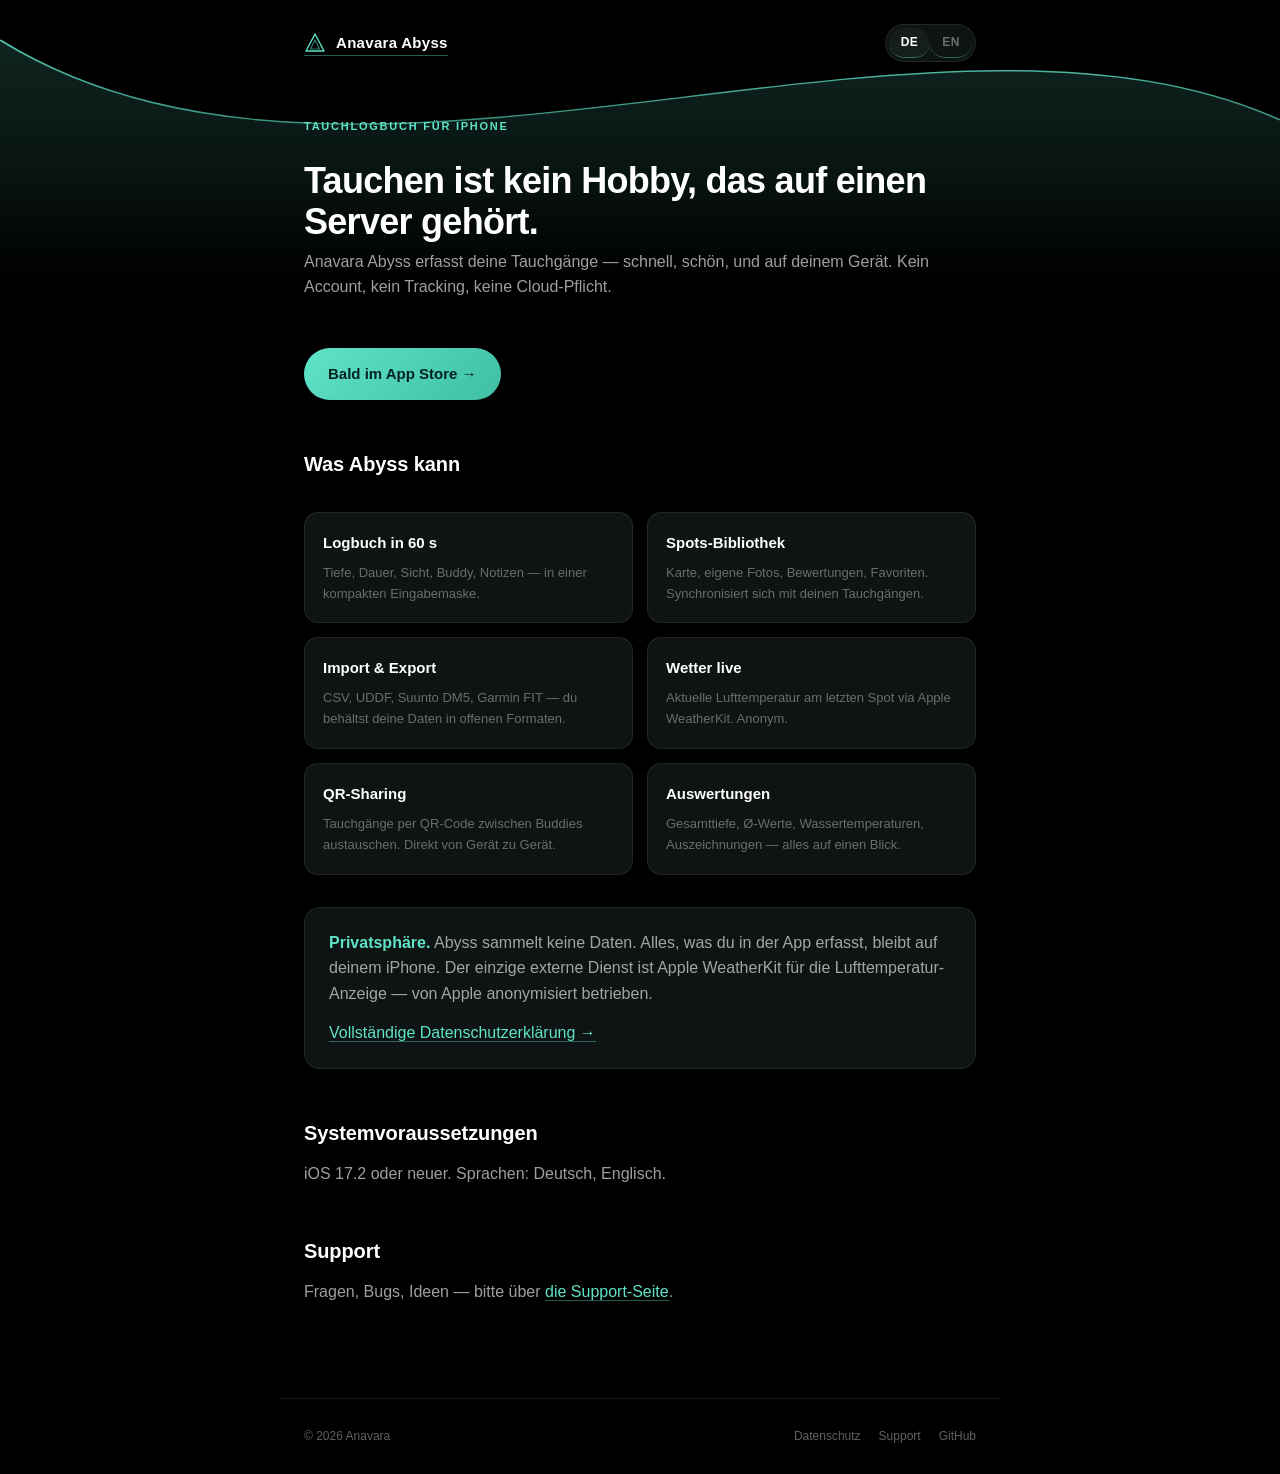
==== index.html @ 590deab0 "Switch to HTML site (DE/EN) with privacy + support pages - Bespoke dark/mint design matching the app" ====
<!DOCTYPE html>
<html lang="de">
<head>
  <meta charset="UTF-8">
  <meta name="viewport" content="width=device-width, initial-scale=1.0">
  <meta name="description" content="Anavara Abyss — Tauchlogbuch. Minimal, lokal, dir gehörend.">
  <meta name="theme-color" content="#000000">
  <title>Anavara Abyss — Tauchlogbuch</title>
  <link rel="stylesheet" href="assets/styles.css">
</head>
<body>

  <!-- Ambient mint curve -->
  <div class="ambient-curve" aria-hidden="true">
    <svg viewBox="0 0 720 280" preserveAspectRatio="none">
      <path d="M0,40 C200,260 520,-40 720,120 L720,280 L0,280 Z"
            fill="rgba(94,227,201,0.18)"/>
      <path d="M0,40 C200,260 520,-40 720,120"
            fill="none" stroke="#5EE3C9" stroke-width="1.4"/>
    </svg>
  </div>

  <header class="site-header">
    <a class="brand" href="index.html">
      <svg class="brand-mark" viewBox="0 0 22 22" fill="none" aria-hidden="true">
        <path d="M11 2L20 19H2L11 2Z" stroke="#5EE3C9" stroke-width="1.4" stroke-linejoin="round"/>
        <path d="M11 8L15.5 17H6.5L11 8Z" stroke="#5EE3C9" stroke-width="1.2" stroke-linejoin="round" opacity="0.55"/>
      </svg>
      Anavara Abyss
    </a>
    <div class="lang-toggle">
      <a href="index.html" class="active">DE</a>
      <a href="index.en.html">EN</a>
    </div>
  </header>

  <main>
    <p class="eyebrow">Tauchlogbuch für iPhone</p>
    <h1>Tauchen ist kein Hobby, das auf einen Server gehört.</h1>
    <p class="subtitle">
      Anavara Abyss erfasst deine Tauchgänge — schnell, schön, und auf deinem Gerät.
      Kein Account, kein Tracking, keine Cloud-Pflicht.
    </p>

    <p style="margin: 32px 0;">
      <a class="cta" href="#" aria-disabled="true">Bald im App Store →</a>
    </p>

    <h2>Was Abyss kann</h2>
    <div class="features">
      <div class="feature">
        <h3>Logbuch in 60 s</h3>
        <p>Tiefe, Dauer, Sicht, Buddy, Notizen — in einer kompakten Eingabemaske.</p>
      </div>
      <div class="feature">
        <h3>Spots-Bibliothek</h3>
        <p>Karte, eigene Fotos, Bewertungen, Favoriten. Synchronisiert sich mit deinen Tauchgängen.</p>
      </div>
      <div class="feature">
        <h3>Import &amp; Export</h3>
        <p>CSV, UDDF, Suunto DM5, Garmin FIT — du behältst deine Daten in offenen Formaten.</p>
      </div>
      <div class="feature">
        <h3>Wetter live</h3>
        <p>Aktuelle Lufttemperatur am letzten Spot via Apple WeatherKit. Anonym.</p>
      </div>
      <div class="feature">
        <h3>QR-Sharing</h3>
        <p>Tauchgänge per QR-Code zwischen Buddies austauschen. Direkt von Gerät zu Gerät.</p>
      </div>
      <div class="feature">
        <h3>Auswertungen</h3>
        <p>Gesamttiefe, Ø-Werte, Wassertemperaturen, Auszeichnungen — alles auf einen Blick.</p>
      </div>
    </div>

    <div class="callout">
      <p><strong>Privatsphäre.</strong> Abyss sammelt keine Daten. Alles, was du in der App
      erfasst, bleibt auf deinem iPhone. Der einzige externe Dienst ist Apple WeatherKit
      für die Lufttemperatur-Anzeige — von Apple anonymisiert betrieben.</p>
      <p style="margin-top: 14px;"><a href="privacy.html">Vollständige Datenschutzerklärung →</a></p>
    </div>

    <h2>Systemvoraussetzungen</h2>
    <p>iOS 17.2 oder neuer. Sprachen: Deutsch, Englisch.</p>

    <h2>Support</h2>
    <p>Fragen, Bugs, Ideen — bitte über <a href="support.html">die Support-Seite</a>.</p>
  </main>

  <footer class="site-footer">
    <div>© 2026 Anavara</div>
    <div class="links">
      <a href="privacy.html">Datenschutz</a>
      <a href="support.html">Support</a>
      <a href="https://github.com/blau-ton/abyss" target="_blank" rel="noopener">GitHub</a>
    </div>
  </footer>

</body>
</html>
---- assets/styles.css ----
/* Anavara Abyss — public site styles
   Matches the app: pure black canvas, mint accent, fine hairlines, generous spacing. */

:root {
  --bg: #000000;
  --surface: #0e1413;
  --inset: #161e1c;
  --outline: rgba(255, 255, 255, 0.08);
  --text-1: #ffffff;
  --text-2: rgba(255, 255, 255, 0.62);
  --text-3: rgba(255, 255, 255, 0.38);
  --text-4: rgba(255, 255, 255, 0.22);
  --accent: #5ee3c9;
  --accent-deep: #3fbfa4;
  --max-width: 720px;
}

* { box-sizing: border-box; }

html, body {
  margin: 0;
  padding: 0;
  background: var(--bg);
  color: var(--text-1);
  font-family: -apple-system, BlinkMacSystemFont, "SF Pro Text", "Segoe UI",
               Roboto, Helvetica, Arial, sans-serif;
  font-size: 16px;
  line-height: 1.6;
  -webkit-font-smoothing: antialiased;
  -moz-osx-font-smoothing: grayscale;
}

body {
  min-height: 100vh;
  display: flex;
  flex-direction: column;
}

/* Ambient mint wave at top — matches the app's hero language */
.ambient-curve {
  position: absolute;
  top: 0;
  left: 0;
  right: 0;
  height: 280px;
  pointer-events: none;
  z-index: 0;
  overflow: hidden;
  mask-image: linear-gradient(to bottom,
    rgba(0,0,0,1) 0%,
    rgba(0,0,0,0.5) 60%,
    rgba(0,0,0,0) 100%);
  -webkit-mask-image: linear-gradient(to bottom,
    rgba(0,0,0,1) 0%,
    rgba(0,0,0,0.5) 60%,
    rgba(0,0,0,0) 100%);
}
.ambient-curve svg { width: 100%; height: 100%; display: block; }

/* Header */
header.site-header {
  position: relative;
  z-index: 2;
  display: flex;
  align-items: center;
  justify-content: space-between;
  max-width: var(--max-width);
  margin: 0 auto;
  padding: 24px 24px 0;
  width: 100%;
}

.brand {
  display: flex;
  align-items: center;
  gap: 10px;
  color: var(--text-1);
  text-decoration: none;
  font-weight: 600;
  font-size: 15px;
  letter-spacing: 0.02em;
}

.brand-mark {
  width: 22px;
  height: 22px;
  display: inline-block;
}

.lang-toggle {
  display: flex;
  gap: 0;
  background: var(--surface);
  border: 0.5px solid var(--outline);
  border-radius: 999px;
  padding: 3px;
}

.lang-toggle a {
  font-size: 12px;
  font-weight: 600;
  padding: 5px 12px;
  border-radius: 999px;
  color: var(--text-3);
  text-decoration: none;
  letter-spacing: 0.04em;
}

.lang-toggle a.active {
  background: var(--inset);
  color: var(--text-1);
}

/* Main */
main {
  position: relative;
  z-index: 2;
  flex: 1;
  max-width: var(--max-width);
  width: 100%;
  margin: 0 auto;
  padding: 56px 24px 80px;
}

h1 {
  font-size: 36px;
  font-weight: 600;
  letter-spacing: -0.02em;
  margin: 24px 0 6px;
  line-height: 1.15;
}

.eyebrow {
  font-size: 11px;
  font-weight: 600;
  letter-spacing: 0.16em;
  color: var(--accent);
  text-transform: uppercase;
  margin: 0 0 6px;
}

.subtitle {
  font-size: 16px;
  color: var(--text-2);
  margin: 0 0 48px;
}

h2 {
  font-size: 20px;
  font-weight: 600;
  margin: 48px 0 12px;
  letter-spacing: -0.005em;
}

h3 {
  font-size: 15px;
  font-weight: 600;
  margin: 28px 0 8px;
  color: var(--text-1);
}

p, ul, ol {
  color: var(--text-2);
  margin: 0 0 14px;
}

ul, ol {
  padding-left: 22px;
}

li { margin-bottom: 6px; }

strong { color: var(--text-1); font-weight: 600; }

a {
  color: var(--accent);
  text-decoration: none;
  border-bottom: 0.5px solid rgba(94, 227, 201, 0.4);
  transition: border-color 120ms ease;
}

a:hover { border-bottom-color: var(--accent); }

/* Callout */
.callout {
  background: var(--surface);
  border: 0.5px solid var(--outline);
  border-radius: 16px;
  padding: 22px 24px;
  margin: 32px 0;
}

.callout p:last-child { margin-bottom: 0; }

.callout strong { color: var(--accent); }

/* Meta row above title */
.meta {
  font-size: 12px;
  color: var(--text-3);
  letter-spacing: 0.04em;
}

/* CTA pill (mint gradient) — used on landing */
.cta {
  display: inline-flex;
  align-items: center;
  gap: 8px;
  background: linear-gradient(135deg, var(--accent), var(--accent-deep));
  color: #042320;
  font-weight: 600;
  font-size: 15px;
  padding: 14px 24px;
  border-radius: 999px;
  text-decoration: none;
  border-bottom: none;
  transition: transform 120ms ease;
}

.cta:hover { transform: translateY(-1px); border-bottom: none; }

/* Feature grid on landing */
.features {
  display: grid;
  grid-template-columns: repeat(2, 1fr);
  gap: 14px;
  margin: 32px 0 16px;
}

.feature {
  background: var(--surface);
  border: 0.5px solid var(--outline);
  border-radius: 14px;
  padding: 18px;
}

.feature h3 { margin-top: 0; }

.feature p {
  font-size: 13px;
  color: var(--text-3);
  margin: 0;
}

@media (max-width: 540px) {
  .features { grid-template-columns: 1fr; }
  h1 { font-size: 30px; }
}

/* Footer */
footer.site-footer {
  position: relative;
  z-index: 2;
  border-top: 0.5px solid var(--outline);
  padding: 28px 24px;
  max-width: var(--max-width);
  margin: 0 auto;
  width: 100%;
  display: flex;
  justify-content: space-between;
  align-items: center;
  font-size: 12px;
  color: var(--text-3);
}

footer.site-footer a {
  color: var(--text-3);
  border-bottom: none;
}

footer.site-footer a:hover { color: var(--accent); }

footer .links { display: flex; gap: 18px; }
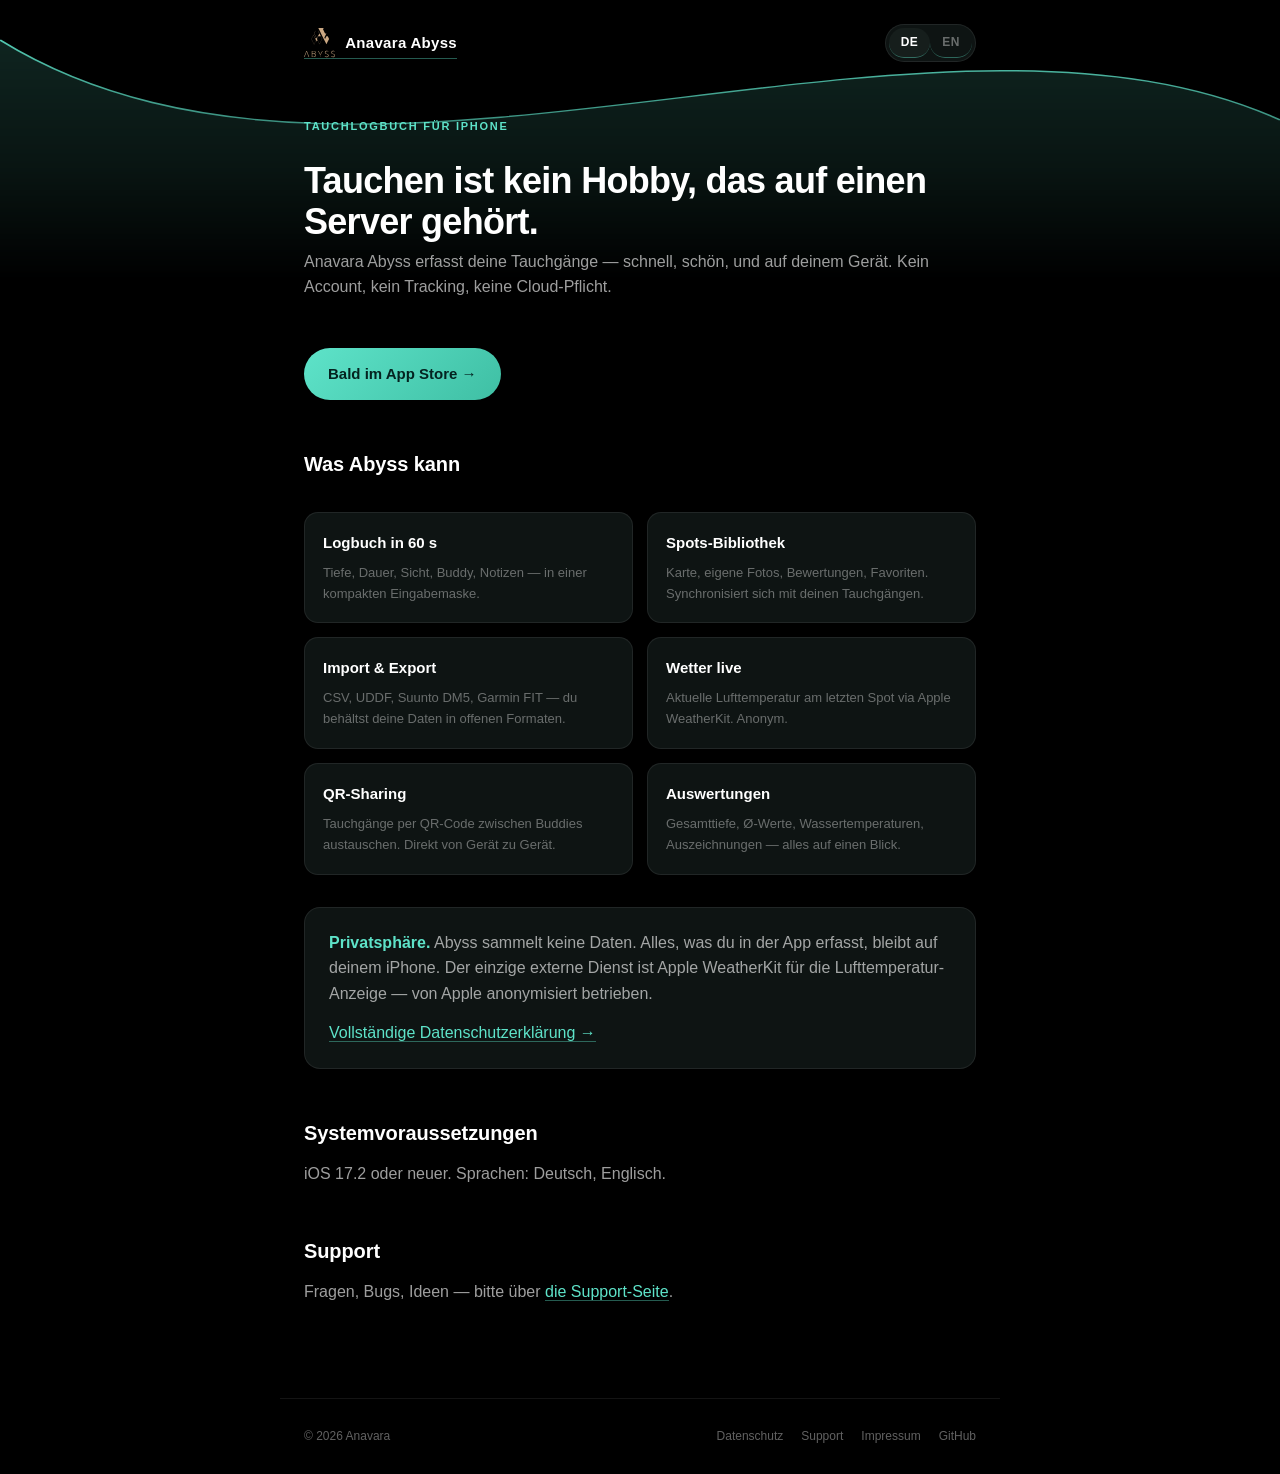
==== commit c2064259: "Add Impressum (TMG §5) + GDPR Art. 13 extensions + Abyss logo - New: impressum.html + impressum.en.h" ====
--- a/index.html
+++ b/index.html
@@ -22,10 +22,7 @@
 
   <header class="site-header">
     <a class="brand" href="index.html">
-      <svg class="brand-mark" viewBox="0 0 22 22" fill="none" aria-hidden="true">
-        <path d="M11 2L20 19H2L11 2Z" stroke="#5EE3C9" stroke-width="1.4" stroke-linejoin="round"/>
-        <path d="M11 8L15.5 17H6.5L11 8Z" stroke="#5EE3C9" stroke-width="1.2" stroke-linejoin="round" opacity="0.55"/>
-      </svg>
+      <img class="brand-mark" src="assets/abyss-logo.svg" alt="">
       Anavara Abyss
     </a>
     <div class="lang-toggle">
@@ -93,6 +90,7 @@
     <div class="links">
       <a href="privacy.html">Datenschutz</a>
       <a href="support.html">Support</a>
+      <a href="impressum.html">Impressum</a>
       <a href="https://github.com/blau-ton/abyss" target="_blank" rel="noopener">GitHub</a>
     </div>
   </footer>
--- a/assets/styles.css
+++ b/assets/styles.css
@@ -82,9 +82,15 @@
 }
 
 .brand-mark {
-  width: 22px;
-  height: 22px;
+  height: 30px;
+  width: auto;
   display: inline-block;
+}
+
+/* footer links to legal pages */
+footer.site-footer .legal {
+  display: flex;
+  gap: 18px;
 }
 
 .lang-toggle {
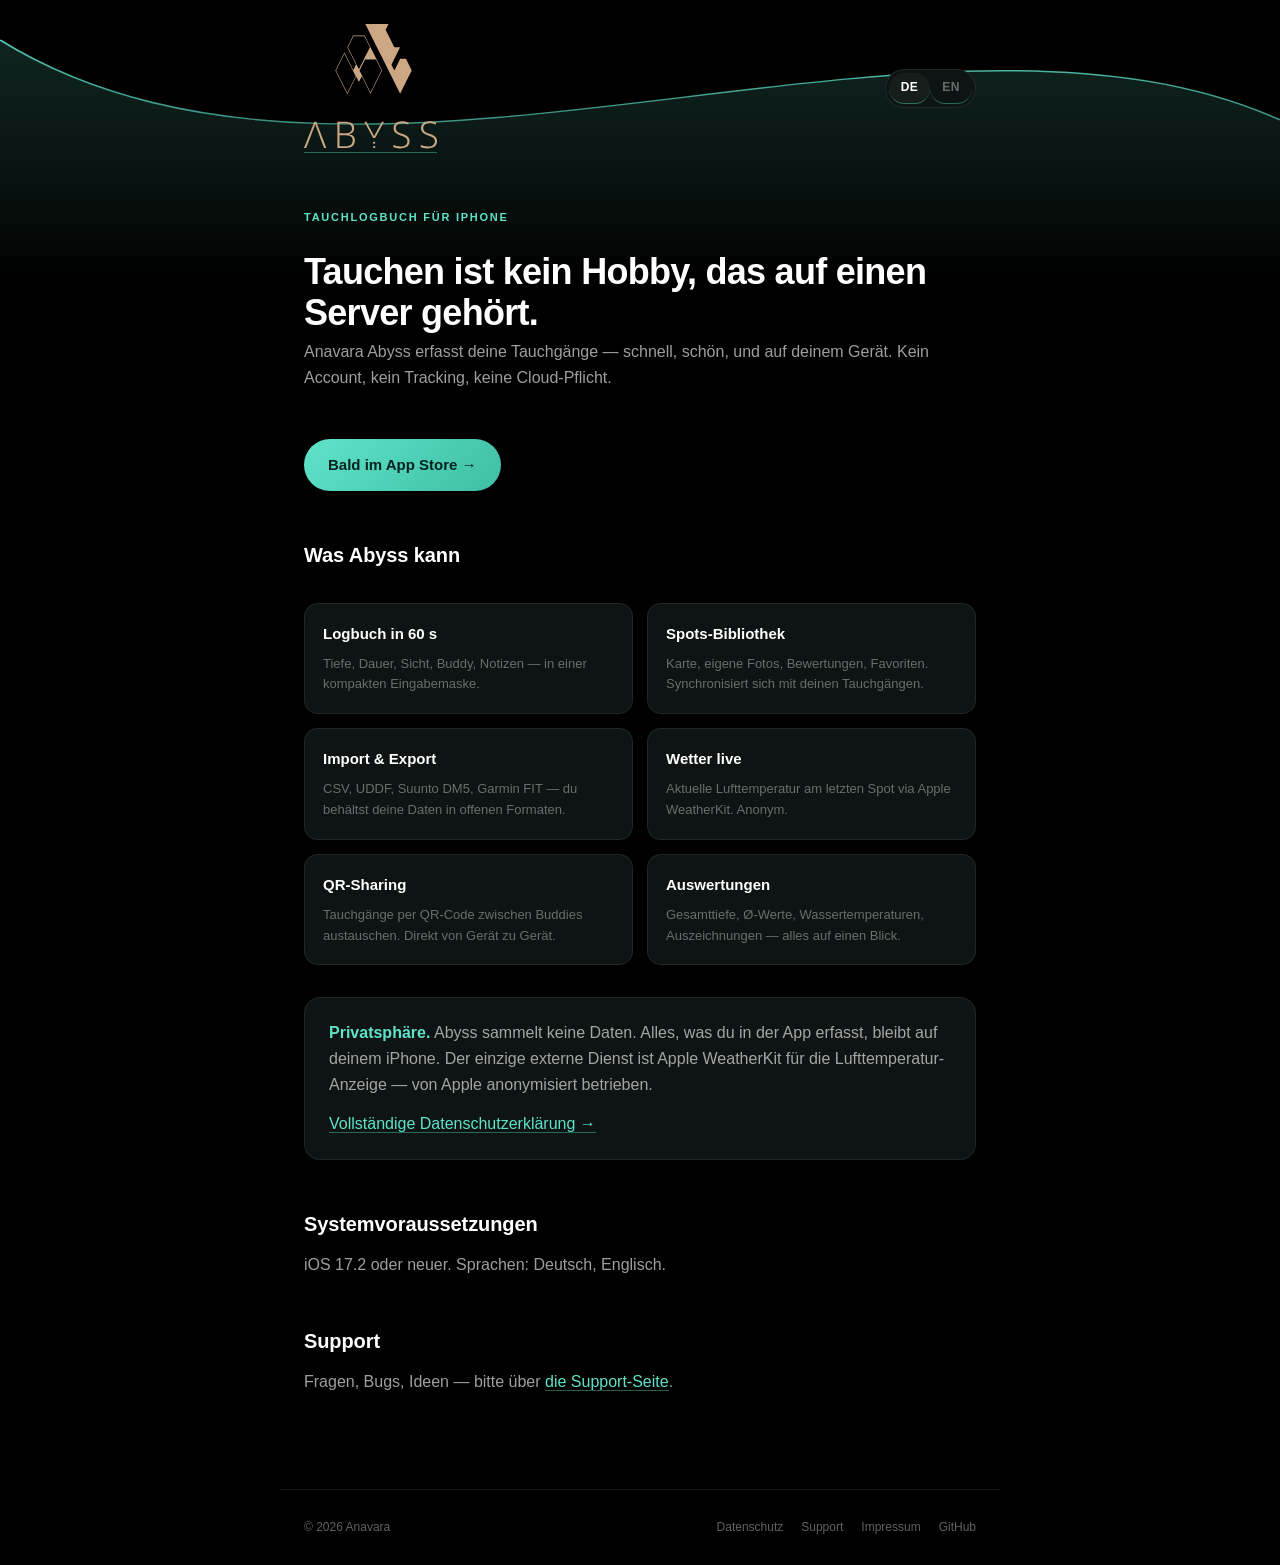
==== commit 67944c14: "Logo 128px; drop brand text next to logo; email → blau.ton@icloud.com; Impressum address restored" ====
--- a/index.html
+++ b/index.html
@@ -22,9 +22,7 @@
 
   <header class="site-header">
     <a class="brand" href="index.html">
-      <img class="brand-mark" src="assets/abyss-logo.svg" alt="">
-      Anavara Abyss
-    </a>
+      <img class="brand-mark" src="assets/abyss-logo.svg" alt=""></a>
     <div class="lang-toggle">
       <a href="index.html" class="active">DE</a>
       <a href="index.en.html">EN</a>
--- a/assets/styles.css
+++ b/assets/styles.css
@@ -82,7 +82,7 @@
 }
 
 .brand-mark {
-  height: 30px;
+  height: 128px;
   width: auto;
   display: inline-block;
 }
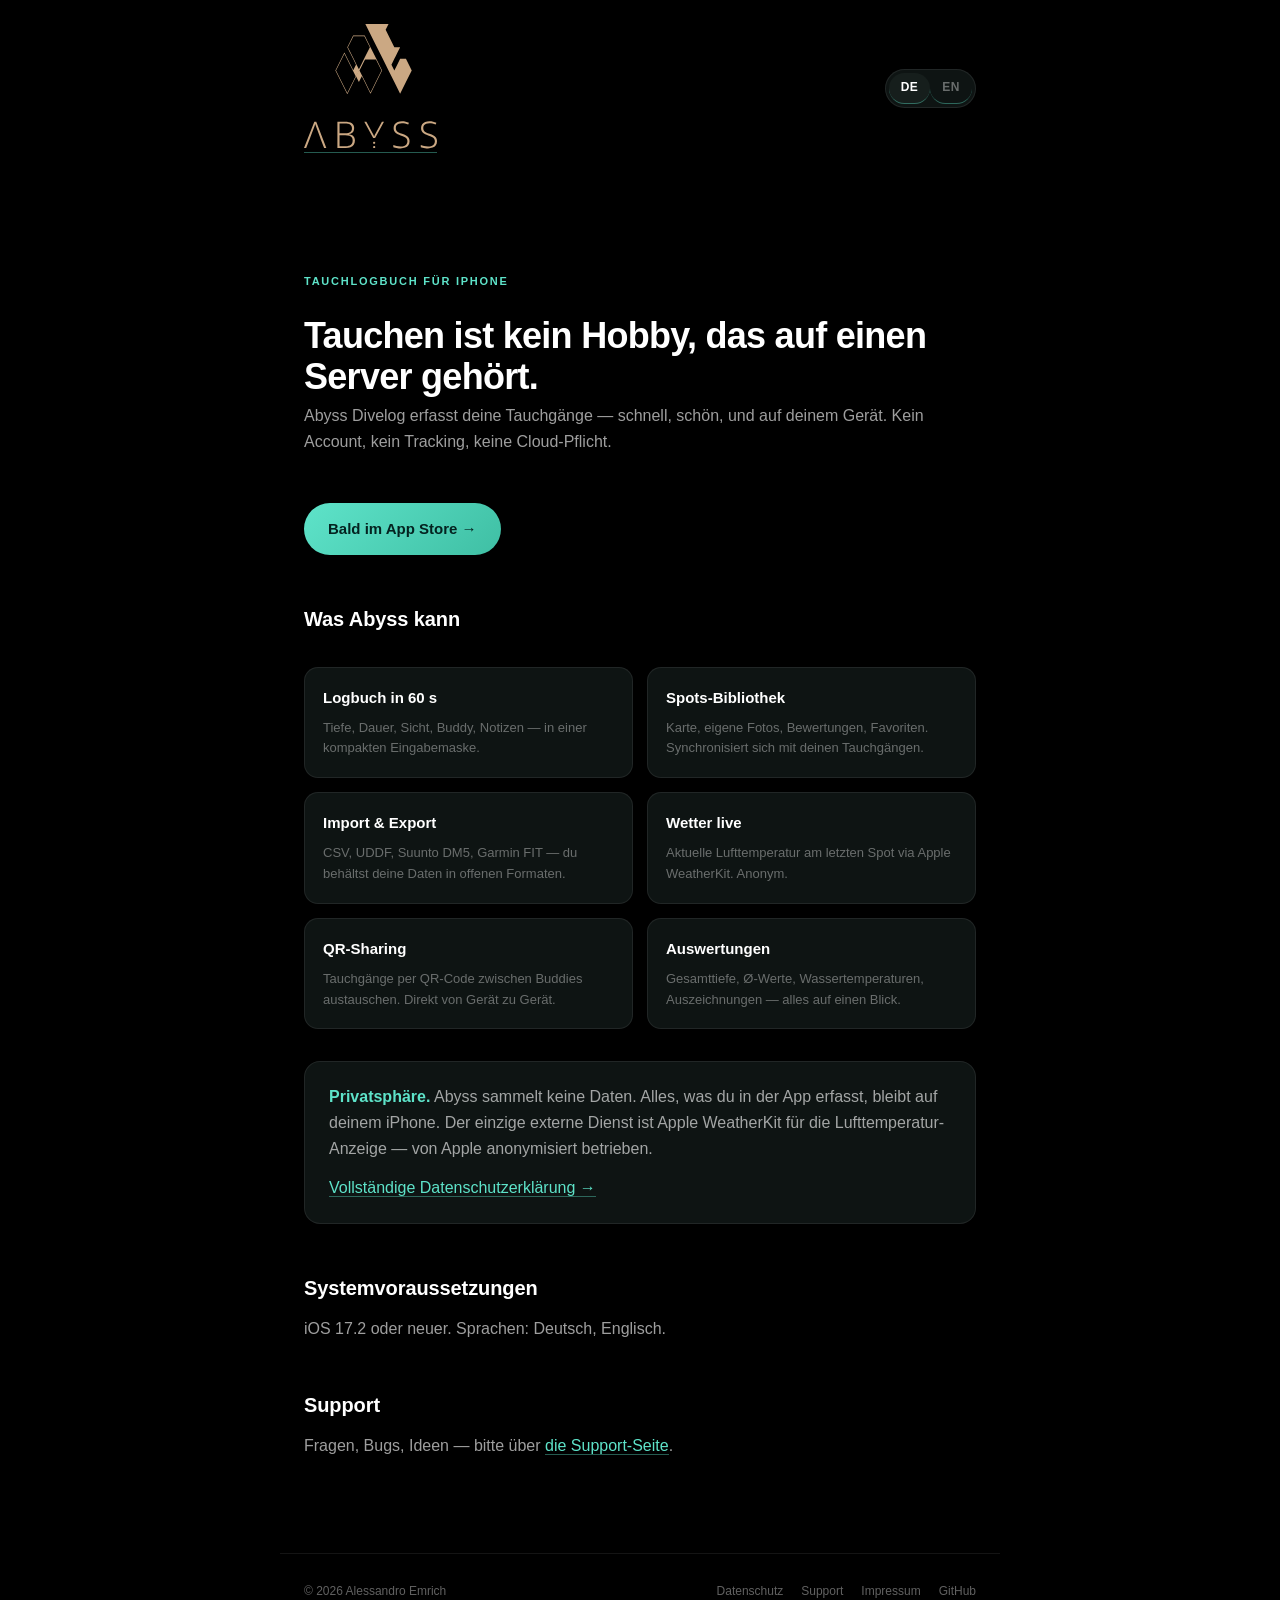
==== commit 4dff96d8: "Rebrand: Anavara Abyss → Abyss Divelog — Scuba & Apnoe/Apnea" ====
--- a/index.html
+++ b/index.html
@@ -3,9 +3,9 @@
 <head>
   <meta charset="UTF-8">
   <meta name="viewport" content="width=device-width, initial-scale=1.0">
-  <meta name="description" content="Anavara Abyss — Tauchlogbuch. Minimal, lokal, dir gehörend.">
+  <meta name="description" content="Abyss Divelog — Tauchlogbuch. Minimal, lokal, dir gehörend.">
   <meta name="theme-color" content="#000000">
-  <title>Anavara Abyss — Tauchlogbuch</title>
+  <title>Abyss Divelog — Tauchlogbuch</title>
   <link rel="stylesheet" href="assets/styles.css">
 </head>
 <body>
@@ -33,7 +33,7 @@
     <p class="eyebrow">Tauchlogbuch für iPhone</p>
     <h1>Tauchen ist kein Hobby, das auf einen Server gehört.</h1>
     <p class="subtitle">
-      Anavara Abyss erfasst deine Tauchgänge — schnell, schön, und auf deinem Gerät.
+      Abyss Divelog erfasst deine Tauchgänge — schnell, schön, und auf deinem Gerät.
       Kein Account, kein Tracking, keine Cloud-Pflicht.
     </p>
 
@@ -84,7 +84,7 @@
   </main>
 
   <footer class="site-footer">
-    <div>© 2026 Anavara</div>
+    <div>© 2026 Alessandro Emrich</div>
     <div class="links">
       <a href="privacy.html">Datenschutz</a>
       <a href="support.html">Support</a>
--- a/assets/styles.css
+++ b/assets/styles.css
@@ -36,25 +36,8 @@
   flex-direction: column;
 }
 
-/* Ambient mint wave at top — matches the app's hero language */
-.ambient-curve {
-  position: absolute;
-  top: 0;
-  left: 0;
-  right: 0;
-  height: 280px;
-  pointer-events: none;
-  z-index: 0;
-  overflow: hidden;
-  mask-image: linear-gradient(to bottom,
-    rgba(0,0,0,1) 0%,
-    rgba(0,0,0,0.5) 60%,
-    rgba(0,0,0,0) 100%);
-  -webkit-mask-image: linear-gradient(to bottom,
-    rgba(0,0,0,1) 0%,
-    rgba(0,0,0,0.5) 60%,
-    rgba(0,0,0,0) 100%);
-}
+/* Ambient mint wave at top — hidden per request */
+.ambient-curve { display: none; }
 .ambient-curve svg { width: 100%; height: 100%; display: block; }
 
 /* Header */
@@ -125,7 +108,7 @@
   max-width: var(--max-width);
   width: 100%;
   margin: 0 auto;
-  padding: 56px 24px 80px;
+  padding: 120px 24px 80px;
 }
 
 h1 {
